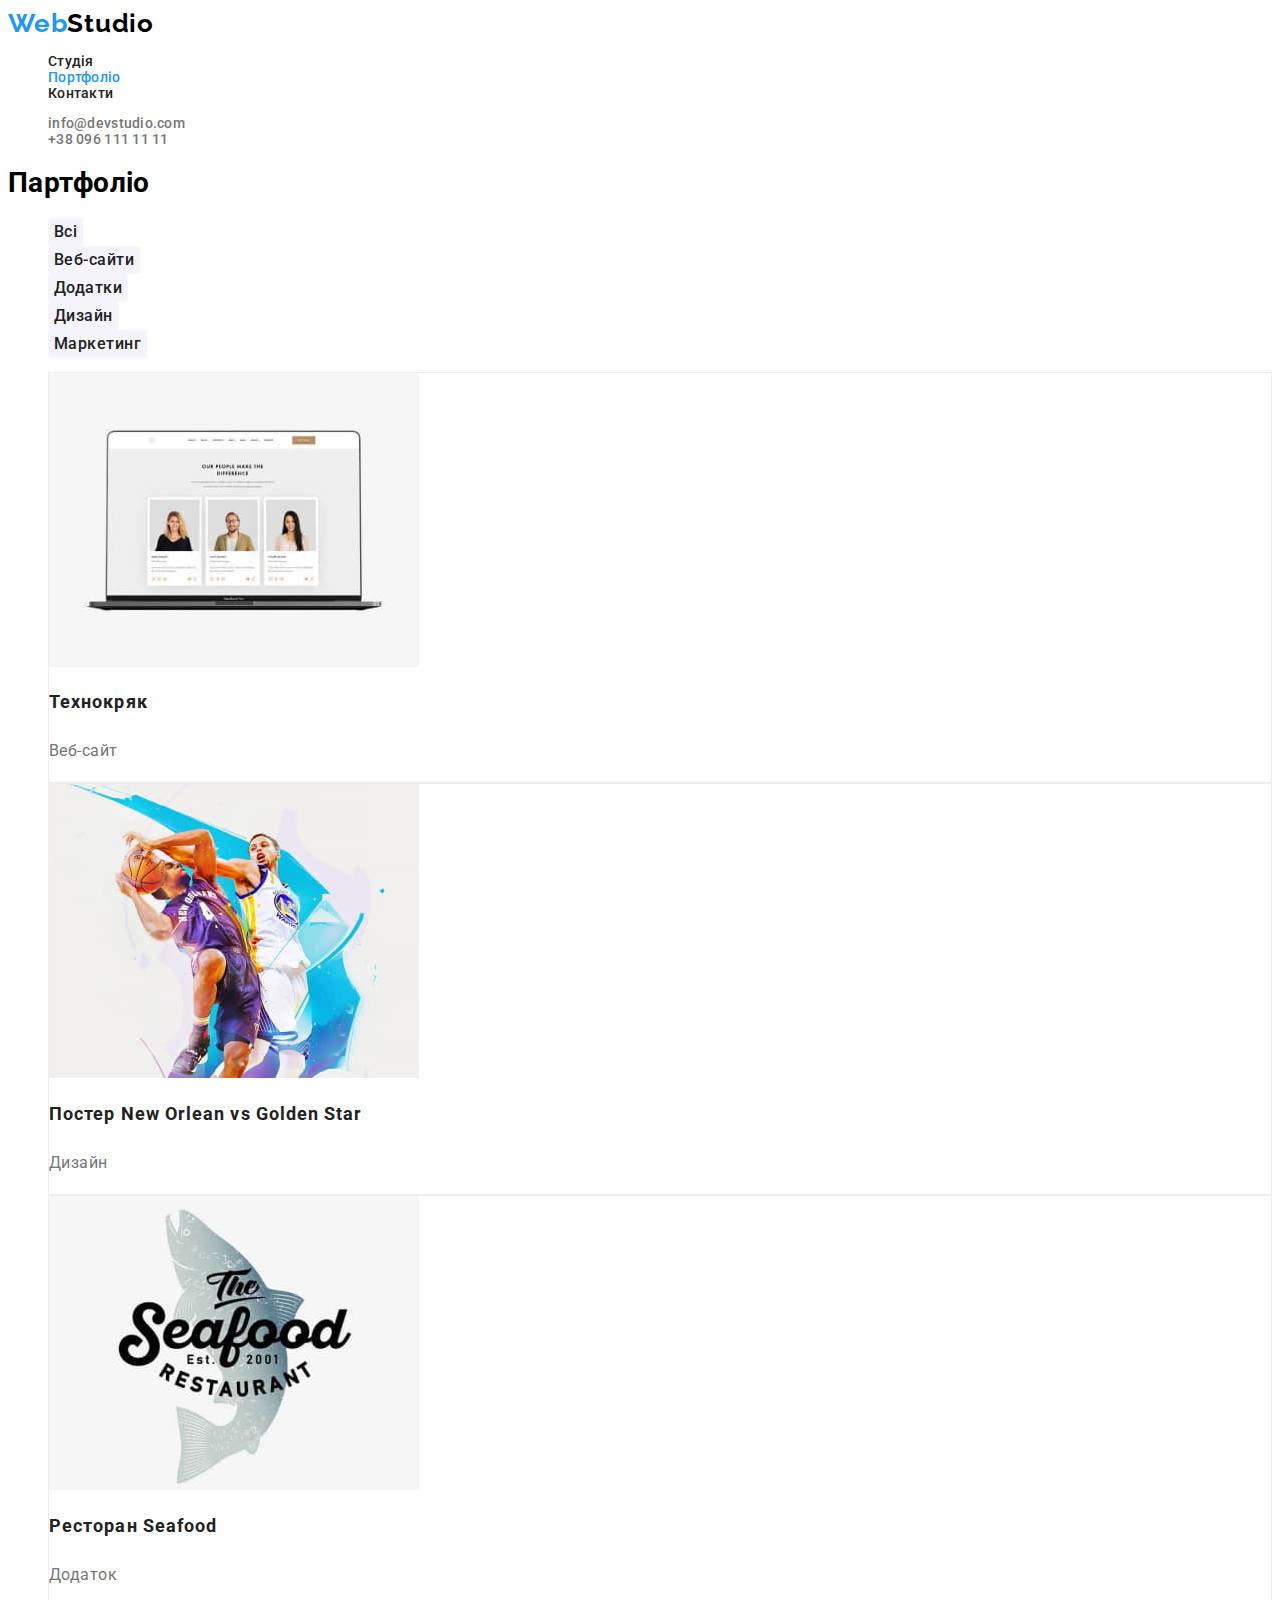
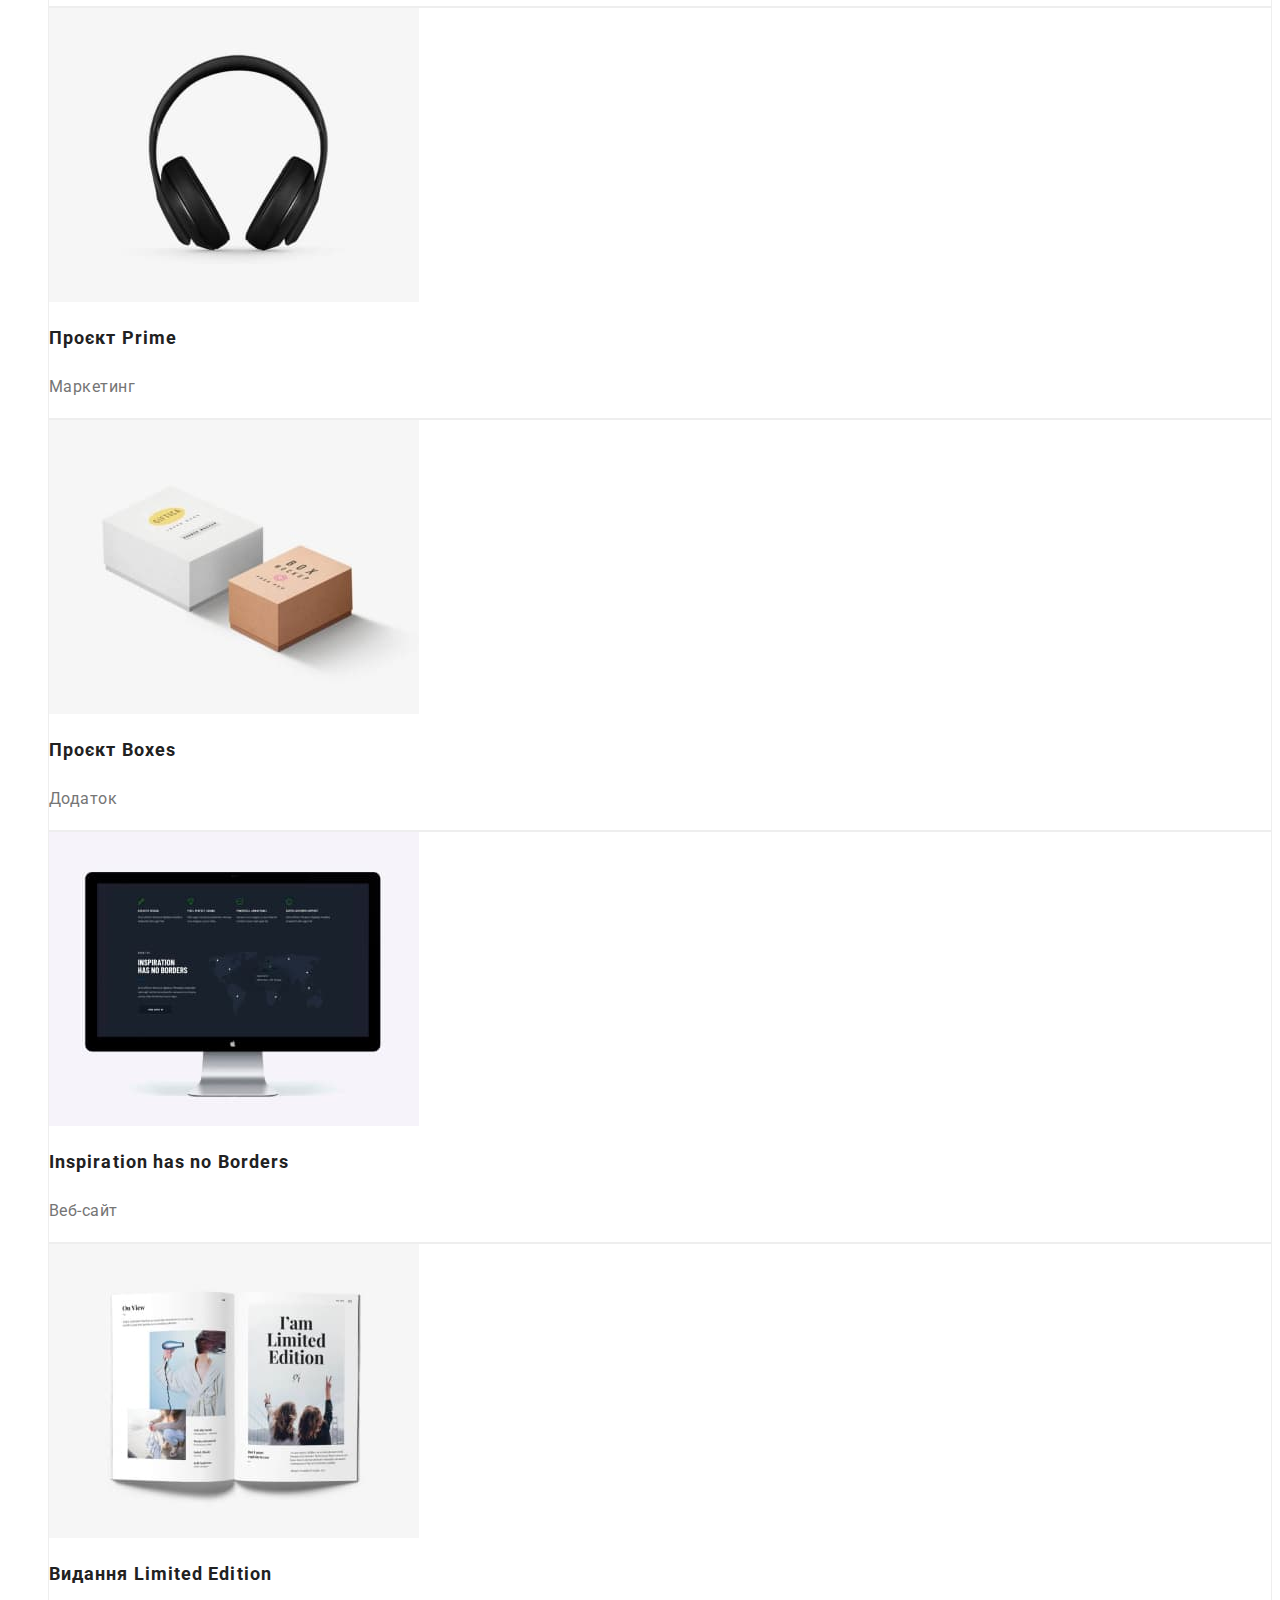
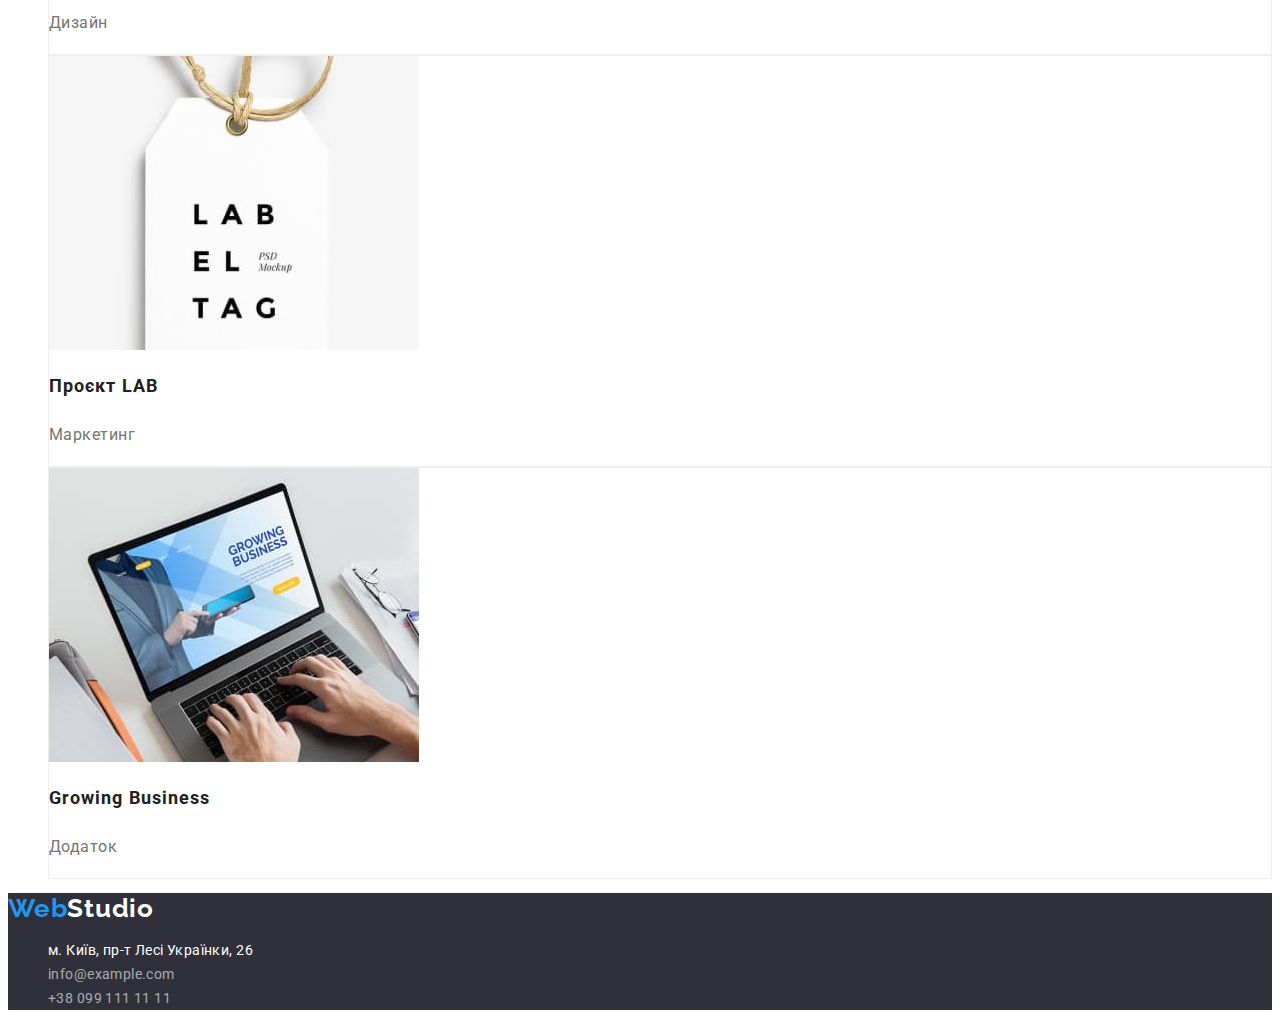
==== partfolio.html @ fd9f4eed "Initial commit" ====
<!DOCTYPE html>
<html lang="uk">

<head>
  <meta charset="UTF-8">
  <meta http-equiv="X-UA-Compatible" content="IE=edge">
  <meta name="viewport" content="width=device-width, initial-scale=1.0">
  <title>goit-markup-hw-02</title>
  <link rel="preconnect" href="https://fonts.googleapis.com">
<link rel="preconnect" href="https://fonts.gstatic.com" crossorigin>
<link href="https://fonts.googleapis.com/css2?family=Montserrat:wght@400;700&family=Raleway:wght@700&family=Roboto:wght@400;500;700;900&display=swap" rel="stylesheet">
  <link rel="stylesheet" href="./css/styles.css">
</head>

<body>
  <header class="header">
    <div class="general-nav">
      <nav class="main-nav">
        <a href="./index.html" class="logo">
          Web<span class="logo-accent">Studio</span>
        </a>
        <ul class="site-nav" style="list-style: none;">
          <li>
            <a href="./index.html" class="link">Студія</a>
          </li>

          <li>
            <a href="partfolio.html" class="link current">Портфоліо</a>
          </li>

          <li>
            <a href="" class="link">Контакти</a>
          </li>
        </ul>
      </nav>
      <ul class="link-contacts" style="list-style: none;">
        <li>
      <a href="mailto:info@devstudio.com" class="address-item">
        info@devstudio.com
      </a>
        </li>
        <li>
      <a href="tel:+380961111111" class="address-item">
        +38 096 111 11 11
      </a>
      </li>
      </ul>
    </div>
  </header>

  <main>
    <section>
      <h1>Партфоліо</h1>
        <div>
    <ul style="list-style: none;">
        <li><button class="btn-p" type="button">Всі</button></li>
        <li><button class="btn-p" type="button">Веб-сайти</button></li>
        <li><button class="btn-p" type="button">Додатки</button></li>
        <li><button class="btn-p" type="button">Дизайн</button></li>
        <li><button class="btn-p" type="button">Маркетинг</button></li>
    </ul>
    </div>
 <div>
    <ul style="list-style: none;">
        <li>
          <a href="#">
          <div class="partfolio-item">
            <img src="./images/tehnokryck.jpg" alt="Технокряк" width="370">
            <div>
            <h2 class="title">Технокряк</h2>
            <p class="item">Веб-сайт</p>
            </div>
            </div>
          </a>
        </li>
        <li>
          <a href="#" class="portfolio-item-link">
            <div class="partfolio-item">
            <img src="./images/novsgs.jpg" alt="Постер New Orlean vs Golden Star" width="370">
            <div>
            <h2 class="title">Постер New Orlean vs Golden Star</h2>
            <p class="item">Дизайн</p>
            </div>
          </div>
        </a>
        </li>
        <li>
          <a href="#" class="portfolio-item-link">
            <div class="partfolio-item">
            <img src="./images/seafood.jpg" alt="Ресторан Seafood" width="370">
            <div>
            <h2 class="title">Ресторан Seafood</h2>
            <p class="item">Додаток</p>
            </div>
          </div>
        </a>
        </li>
        <li>
          <a href="#" class="portfolio-item-link">
            <div class="partfolio-item">
            <img src="./images/prime.jpg" alt="Проект Prime" width="370">
            <div class="portfolio-card-description">
            <h2 class="title">Проєкт Prime</h2>
            <p class="item">Маркетинг</p>
            </div>
          </div>
        </a>
        </li>
        <li>
          <a href="#" class="portfolio-item-link">
            <div class="partfolio-item">
            <img src="./images/boxes.jpg" alt="Проект Boxes" width="370">
            <div>
            <h2 class="title">Проєкт Boxes</h2>
            <p class="item">Додаток</p>
            </div>
          </div>
        </a>
        </li>
        <li>
          <a href="#" class="portfolio-item-link">
            <div class="partfolio-item">
            <img src="./images/inspiration.jpg" alt="Inspiration has no Borders" width="370">
            <div>
            <h2 class="title">Inspiration has no Borders</h2>
            <p class="item">Веб-сайт</p>
            </div>
          </div>
        </a>
        </li>
        <li>
          <a href="#" class="portfolio-item-link">
            <div class="partfolio-item">
            <img src="./images/limed.jpg" alt="Издание Limited Edition" width="370">
            <div>
            <h2 class="title">Видання Limited Edition</h2>
            <p class="item">Дизайн</p>
            </div>
          </div>
        </a>
        </li>
        <li>
          <a href="#" class="portfolio-item-link">
            <div class="partfolio-item">
            <img src="./images/lab.jpg" alt="Проект LAB" width="370">
            <div>
            <h2 class="title">Проєкт LAB</h2>
            <p class="item">Маркетинг</p>
            </div>
          </div>
        </a>
        </li>
        <li>
          <a href="#" class="portfolio-item-link">
            <div class="partfolio-item">
            <img src="./images/growing.jpg" alt="Growing Business" width="370">
            <div>
            <h2 class="title">Growing Business</h2>
            <p class="item">Додаток</p>
            </div>
          </div>
        </a>
        </li>
    </ul>
    </div>
</section>
</main>

  <footer class="footer">
    <div>
      <div>
        <a href="./index.html" class="logo">
          Web<span class="logo-accent2">Studio</span>
        </a>
        <address>
          <ul style="list-style: none;">
            <li>
          <a class="footer-adress"  href="https://goo.gl/maps/3aquBBFfu6E2QgFt6" target="blanc">
            м. Київ, пр-т Лесі Українки, 26
          </a>
            </li>
             <li>
            <a href="mailto:info@example.com" class="link-contact">
            info@example.com
          </a>
           </li>
           <li>
          <a href="tel:+380991111111" class="link-contact">
            +38 099 111 11 11
          </a>
          </li>
          </ul>
        </address>
      </div>
    </div>
  </footer>
</body>

</html>
---- css/styles.css ----
:root {
    --main-color: #212121;
    --secondary-color: #757575;
    --active-color: #2196F3;
    --white-color: #ffffff;
    --bg-dark: #2F303A;
    --link-color-rgba: rgba(255, 255, 255, 0.6);
    --bg-light: #f5f4fa;
    --black-color: #000000;
    --bored-color: #eeeeee;
    --hover-background-color: #188ce8;
}

body{
    font-family: 'Roboto', sans-serif;
    font-size: 14px;
    letter-spacing: 0.03em;
    background: var(--white-color);
}

a{
    text-decoration: none;
}

.logo{
font-family: 'Raleway';
font-style: normal;
font-weight: 700;
font-size: 26px;
line-height: 31px;

letter-spacing: 0.03em;

color: var(--active-color);
text-decoration: none;
}

.logo-accent{
   color: var(--black-color);
}

.logo-accent2{
    color: var(--white-color);
}

.link{
    text-decoration: none;
    font-weight: 500;
    font-size: 14px;
    line-height: 16px;
    letter-spacing: 0.02em;
    

color: var(--main-color);
}

.link:hover{
    font-weight: 500;
    font-size: 14px;
    line-height: 16px;
    letter-spacing: 0.02em;
    
    color: var(--active-color);
}

.current{
font-weight: 500;
font-size: 14px;
line-height: 16px;
letter-spacing: 0.02em;

color: var(--active-color);

}

.hero-overlay{
    background: var(--bg-dark);
}

.button{
    font-family: 'Roboto';
font-weight: 700;
font-size: 16px;
line-height: 30px;

box-shadow: 0px 4px 4px rgba(0, 0, 0, 0.15);
border-radius: 4px;
border: none;
display: flex;
align-items: center;
text-align: center;
letter-spacing: 0.06em;
color: var(--white-color);
background-color: var(--active-color);
cursor: pointer;
}

.button:hover, .button:focus{
    background-color: var(--hover-background-color);
    outline: none;
}


.btn-p{
    font-family: 'Roboto';
font-weight: 500;
font-size: 16px;
line-height: 26px;

text-align: center;
letter-spacing: 0.03em;
border: none;
background: var(--bg-light);
border-radius: 4px;

color: var(--main-color);

cursor: pointer;
}

.btn-p:hover, .btn-p:focus{
    color: var(--white-color);
    background-color: var(--active-color);
    outline: none;
    box-shadow: var(--button-shadow);

}

.title{
font-weight: 700;
font-size: 18px;
line-height: 36px;
/* identical to box height, or 200% */

letter-spacing: 0.06em;

color: var(--main-color);

text-decoration: none;
}

.hero-title{
font-weight: 900;
font-size: 44px;
line-height: 60px;
/* or 136% */

text-align: center;
letter-spacing: 0.06em;
text-transform: uppercase;

color: var(--white-color);

}

.our-skills{
font-weight: 700;
font-size: 14px;
line-height: 16px;
letter-spacing: 0.03em;
text-transform: uppercase;

color: var(--main-color);
}

.skills{
font-weight: 400;
font-size: 14px;
line-height: 24px;
/* or 171% */

letter-spacing: 0.03em;

color: var(--secondary-color);
}

.doing{
font-weight: 700;
font-size: 36px;
line-height: 42px;

letter-spacing: 0.03em;

color: var(--main-color);
}

.our-command{
font-weight: 700;
font-size: 36px;
line-height: 42px;

letter-spacing: 0.03em;

color: var(--main-color);
}

.name{
font-weight: 500;
font-size: 16px;
line-height: 19px;

letter-spacing: 0.03em;

color: var(--main-color);

}

.position{
font-weight: 400;
font-size: 16px;
line-height: 19px;

letter-spacing: 0.03em;

color: var(--secondary-color);

}

.item{
font-weight: 400;
font-size: 16px;
line-height: 30px;
/* identical to box height, or 188% */

letter-spacing: 0.03em;

color: var(--secondary-color);

text-decoration: none;
}

.address-item{

    font-weight: 500;
    font-size: 14px;
    line-height: 16px;
    letter-spacing: 0.02em;

color: var(--secondary-color);

text-decoration: none;
}

.address-item:hover , .address-item:focus{
    font-family: 'Roboto';
font-style: normal;
font-weight: 500;
font-size: 14px;
line-height: 16px;
letter-spacing: 0.02em;

color: var(--active-color);

}

.footer{
    background: var(--bg-dark);
}
.footer-adress{
    font-family: 'Roboto';
    font-style: normal;
    font-weight: 400;
    font-size: 14px;
    line-height: 24px;
  
    letter-spacing: 0.03em;

color: var(--white-color);

text-decoration: none;
}

.footer-adress:hover , .footer-adress:focus{
    font-family: 'Roboto';
font-style: normal;
font-weight: 400;
font-size: 14px;
line-height: 24px;
letter-spacing: 0.03em;

color: var(--active-color);

}

.link-contact{
    font-family: 'Roboto';
    font-style: normal;
    font-weight: 400;
    font-size: 14px;
    line-height: 24px;
  
    
    letter-spacing: 0.03em;
    
    color: var(--link-color-rgba);
    text-decoration: none;
}

.link-contact:hover , .link-contact:focus{
    font-family: 'Roboto';
font-style: normal;
font-weight: 400;
font-size: 14px;
line-height: 24px;
letter-spacing: 0.03em;

color: var(--active-color);

}

.partfolio-item{ 
background: var(--white-color);
border: 1px solid var(--bored-color);
}

.card{
    background: var(--white-color);
/* material shadow v1 */

box-shadow: 0px 1px 3px rgba(0, 0, 0, 0.12), 0px 1px 1px rgba(0, 0, 0, 0.14), 0px 2px 1px rgba(0, 0, 0, 0.2);
border-radius: 0px 0px 4px 4px;

}
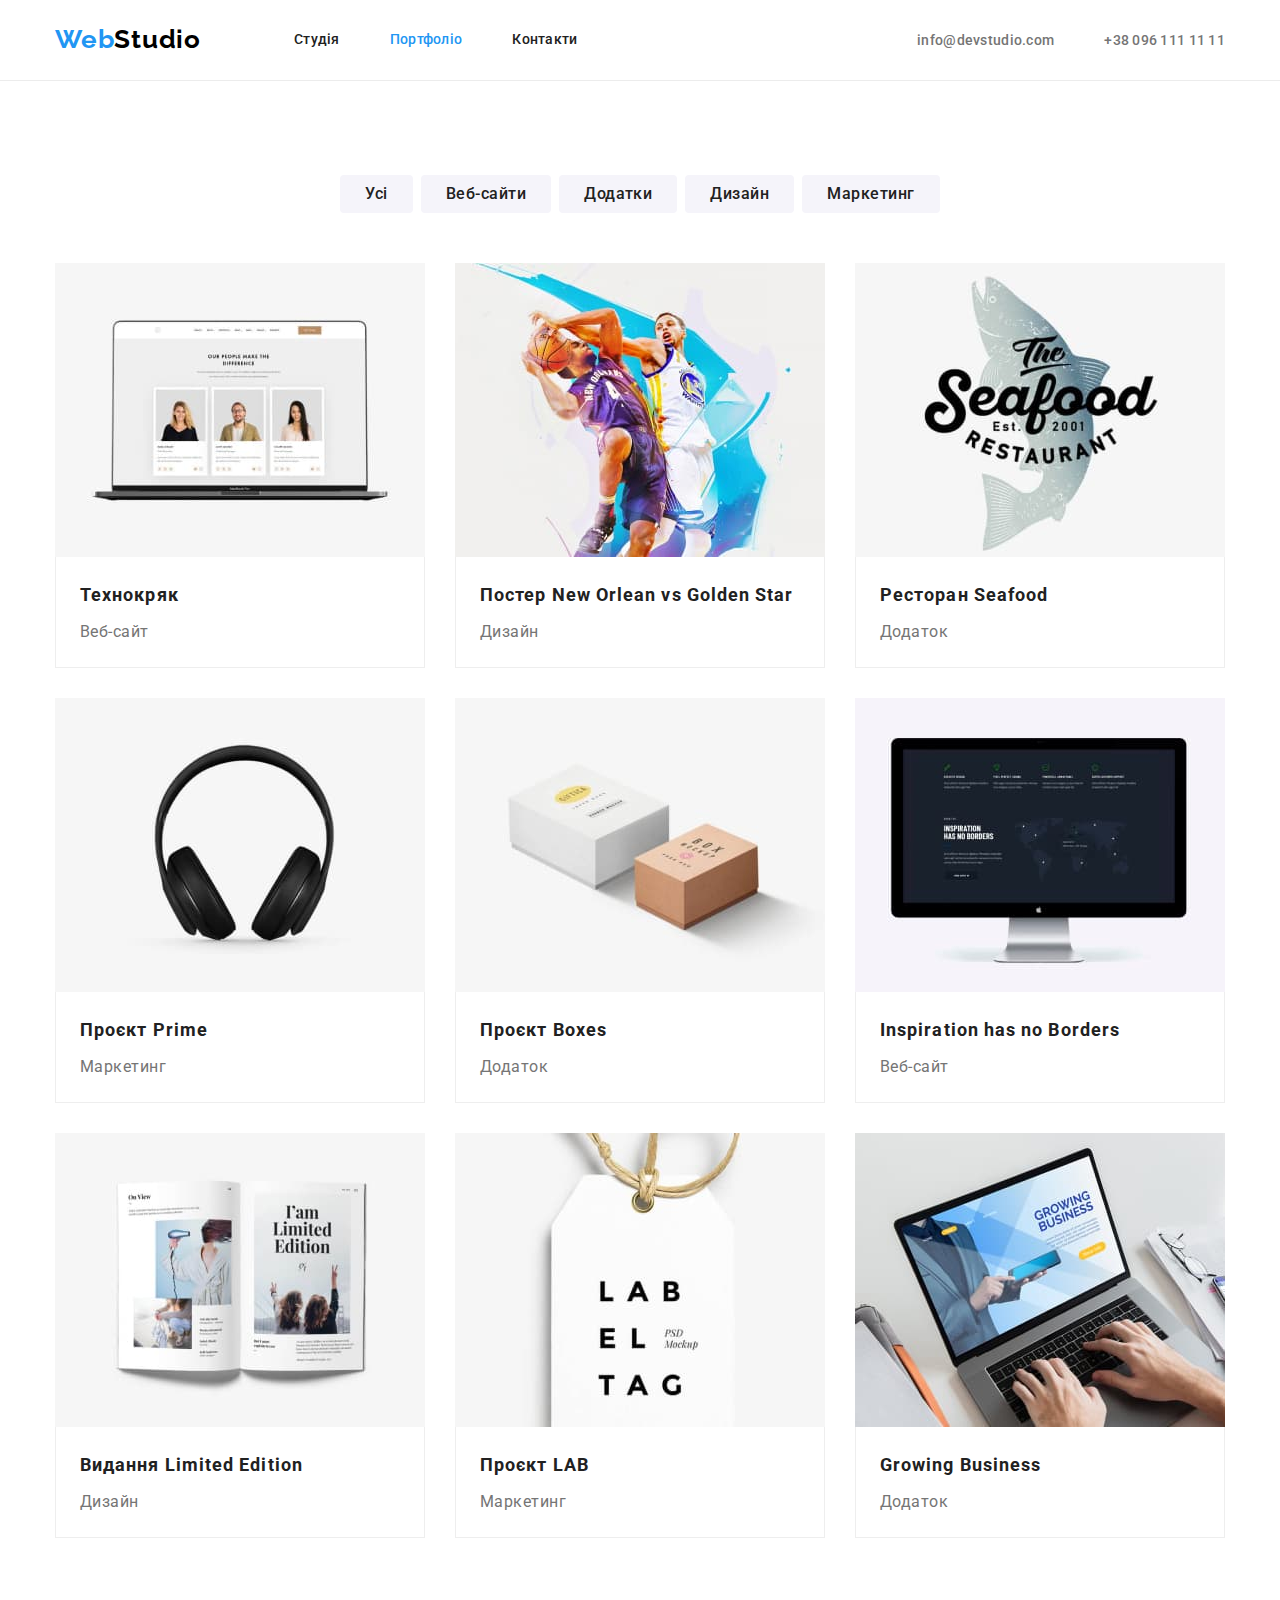
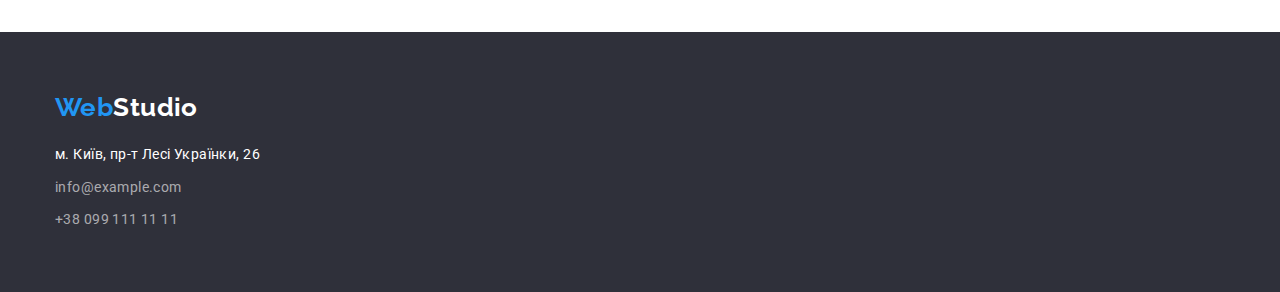
==== commit 55b4d9da: "2.0" ====
--- a/partfolio.html
+++ b/partfolio.html
@@ -5,7 +5,7 @@
   <meta charset="UTF-8">
   <meta http-equiv="X-UA-Compatible" content="IE=edge">
   <meta name="viewport" content="width=device-width, initial-scale=1.0">
-  <title>goit-markup-hw-02</title>
+  <title>goit-markup-hw-03</title>
   <link rel="preconnect" href="https://fonts.googleapis.com">
 <link rel="preconnect" href="https://fonts.gstatic.com" crossorigin>
 <link href="https://fonts.googleapis.com/css2?family=Montserrat:wght@400;700&family=Raleway:wght@700&family=Roboto:wght@400;500;700;900&display=swap" rel="stylesheet">
@@ -14,177 +14,161 @@
 
 <body>
   <header class="header">
+    <div class="container">
     <div class="general-nav">
       <nav class="main-nav">
         <a href="./index.html" class="logo">
           Web<span class="logo-accent">Studio</span>
         </a>
         <ul class="site-nav" style="list-style: none;">
-          <li>
+          <li class="item">
             <a href="./index.html" class="link">Студія</a>
           </li>
 
-          <li>
+          <li class="item">
             <a href="partfolio.html" class="link current">Портфоліо</a>
           </li>
 
-          <li>
+          <li class="item">
             <a href="" class="link">Контакти</a>
           </li>
         </ul>
       </nav>
       <ul class="link-contacts" style="list-style: none;">
-        <li>
+        <li class="item">
       <a href="mailto:info@devstudio.com" class="address-item">
         info@devstudio.com
       </a>
         </li>
-        <li>
+        <li class="item">
       <a href="tel:+380961111111" class="address-item">
         +38 096 111 11 11
       </a>
       </li>
       </ul>
     </div>
+    </div>
   </header>
 
   <main>
-    <section>
-      <h1>Партфоліо</h1>
-        <div>
-    <ul style="list-style: none;">
-        <li><button class="btn-p" type="button">Всі</button></li>
-        <li><button class="btn-p" type="button">Веб-сайти</button></li>
-        <li><button class="btn-p" type="button">Додатки</button></li>
-        <li><button class="btn-p" type="button">Дизайн</button></li>
-        <li><button class="btn-p" type="button">Маркетинг</button></li>
+    <section class="portfolio section">
+      <div class="container">
+      <h1 class="portfolio-title visually-hidden">Партфоліо</h1>
+    <ul class="filter">
+        <li class="button2"><button class="btn-p" type="button">Усі</button></li>
+        <li class="button2"><button class="btn-p" type="button">Веб-сайти</button></li>
+        <li class="button2"><button class="btn-p" type="button">Додатки</button></li>
+        <li class="button2"><button class="btn-p" type="button">Дизайн</button></li>
+        <li class="button2"><button class="btn-p" type="button">Маркетинг</button></li>
     </ul>
-    </div>
  <div>
-    <ul style="list-style: none;">
-        <li>
-          <a href="#">
-          <div class="partfolio-item">
+    <ul class="portfolio-list">
+        <li class="portfolio-card">
+          <a href="#" class="card">
             <img src="./images/tehnokryck.jpg" alt="Технокряк" width="370">
-            <div>
+            <div class="portfolio-card-description">
             <h2 class="title">Технокряк</h2>
             <p class="item">Веб-сайт</p>
             </div>
-            </div>
           </a>
         </li>
-        <li>
-          <a href="#" class="portfolio-item-link">
-            <div class="partfolio-item">
+        <li class="portfolio-card">
+          <a href="#" class="card">
             <img src="./images/novsgs.jpg" alt="Постер New Orlean vs Golden Star" width="370">
-            <div>
+            <div class="portfolio-card-description">
             <h2 class="title">Постер New Orlean vs Golden Star</h2>
             <p class="item">Дизайн</p>
             </div>
-          </div>
         </a>
         </li>
-        <li>
-          <a href="#" class="portfolio-item-link">
-            <div class="partfolio-item">
+        <li class="portfolio-card">
+          <a href="#" class="card">
             <img src="./images/seafood.jpg" alt="Ресторан Seafood" width="370">
-            <div>
+            <div class="portfolio-card-description">
             <h2 class="title">Ресторан Seafood</h2>
             <p class="item">Додаток</p>
             </div>
-          </div>
         </a>
         </li>
-        <li>
-          <a href="#" class="portfolio-item-link">
-            <div class="partfolio-item">
+        <li class="portfolio-card">
+          <a href="#" class="card">
             <img src="./images/prime.jpg" alt="Проект Prime" width="370">
             <div class="portfolio-card-description">
             <h2 class="title">Проєкт Prime</h2>
             <p class="item">Маркетинг</p>
             </div>
-          </div>
         </a>
         </li>
-        <li>
-          <a href="#" class="portfolio-item-link">
-            <div class="partfolio-item">
+        <li class="portfolio-card">
+          <a href="#" class="card">
             <img src="./images/boxes.jpg" alt="Проект Boxes" width="370">
-            <div>
+            <div class="portfolio-card-description">
             <h2 class="title">Проєкт Boxes</h2>
             <p class="item">Додаток</p>
             </div>
-          </div>
         </a>
         </li>
-        <li>
-          <a href="#" class="portfolio-item-link">
-            <div class="partfolio-item">
+        <li class="portfolio-card">
+          <a href="#" class="card">
             <img src="./images/inspiration.jpg" alt="Inspiration has no Borders" width="370">
-            <div>
+            <div class="portfolio-card-description">
             <h2 class="title">Inspiration has no Borders</h2>
             <p class="item">Веб-сайт</p>
             </div>
-          </div>
         </a>
         </li>
-        <li>
-          <a href="#" class="portfolio-item-link">
-            <div class="partfolio-item">
+        <li class="portfolio-card">
+          <a href="#" class="card">
             <img src="./images/limed.jpg" alt="Издание Limited Edition" width="370">
-            <div>
+            <div class="portfolio-card-description">
             <h2 class="title">Видання Limited Edition</h2>
             <p class="item">Дизайн</p>
             </div>
-          </div>
         </a>
         </li>
-        <li>
-          <a href="#" class="portfolio-item-link">
-            <div class="partfolio-item">
+        <li class="portfolio-card">
+          <a href="#" class="card">
             <img src="./images/lab.jpg" alt="Проект LAB" width="370">
-            <div>
+            <div class="portfolio-card-description">
             <h2 class="title">Проєкт LAB</h2>
             <p class="item">Маркетинг</p>
             </div>
-          </div>
         </a>
         </li>
-        <li>
-          <a href="#" class="portfolio-item-link">
-            <div class="partfolio-item">
+        <li class="portfolio-card">
+          <a href="#" class="card">
             <img src="./images/growing.jpg" alt="Growing Business" width="370">
-            <div>
+            <div class="portfolio-card-description">
             <h2 class="title">Growing Business</h2>
             <p class="item">Додаток</p>
             </div>
-          </div>
         </a>
         </li>
     </ul>
+    </div>
     </div>
 </section>
 </main>
 
   <footer class="footer">
-    <div>
-      <div>
-        <a href="./index.html" class="logo">
+    <div class="container">
+      <div class="footer-address">
+        <a href="./index.html" class="logo-footer">
           Web<span class="logo-accent2">Studio</span>
         </a>
         <address>
-          <ul style="list-style: none;">
+          <ul class="footer-contacts" style="list-style: none;">
             <li>
           <a class="footer-adress"  href="https://goo.gl/maps/3aquBBFfu6E2QgFt6" target="blanc">
             м. Київ, пр-т Лесі Українки, 26
           </a>
             </li>
-             <li>
+             <li class="adress-contact">
             <a href="mailto:info@example.com" class="link-contact">
             info@example.com
           </a>
            </li>
-           <li>
+           <li class="adress-contact">
           <a href="tel:+380991111111" class="link-contact">
             +38 099 111 11 11
           </a>
--- a/css/styles.css
+++ b/css/styles.css
@@ -9,6 +9,12 @@
     --black-color: #000000;
     --bored-color: #eeeeee;
     --hover-background-color: #188ce8;
+    --border-header-color: #ECECEC;
+    --border-card-color: #EEEEEE;
+}
+
+*, ::after, ::before {
+    box-sizing: border-box;
 }
 
 body{
@@ -16,18 +22,43 @@
     font-size: 14px;
     letter-spacing: 0.03em;
     background: var(--white-color);
+    margin: 0;
+}
+
+h1, h2, h3, h4, h5, h6, p {
+    margin-top: 0;
+    margin-bottom: 0;
+}
+
+ul {
+    list-style: none;
+    margin: 0;
+    padding: 0;
 }
 
 a{
     text-decoration: none;
 }
 
+img {
+    display: block;
+    max-width: 100%;
+    height: auto;
+}
+
+.header{
+    border-bottom: 1px solid var(--border-header-color);
+}
+
 .logo{
+padding-top: 24px;
+padding-bottom: 25px;
+margin-right: 93px;
 font-family: 'Raleway';
 font-style: normal;
 font-weight: 700;
 font-size: 26px;
-line-height: 31px;
+line-height: 1.19;
 
 letter-spacing: 0.03em;
 
@@ -47,7 +78,7 @@
     text-decoration: none;
     font-weight: 500;
     font-size: 14px;
-    line-height: 16px;
+    line-height: 1.14;
     letter-spacing: 0.02em;
     
 
@@ -57,7 +88,7 @@
 .link:hover{
     font-weight: 500;
     font-size: 14px;
-    line-height: 16px;
+    line-height: 1.14;
     letter-spacing: 0.02em;
     
     color: var(--active-color);
@@ -66,27 +97,38 @@
 .current{
 font-weight: 500;
 font-size: 14px;
-line-height: 16px;
+line-height: 1.14;
 letter-spacing: 0.02em;
 
 color: var(--active-color);
 
 }
 
-.hero-overlay{
+.overlay{
+    max-width: 1600px;
+    height: 600px;
+    margin-left: auto;
+    margin-right: auto;
     background: var(--bg-dark);
 }
 
-.button{
-    font-family: 'Roboto';
+
+.hero {
+    background-color: var(--bg-dark);
+    text-align: center;
+    padding-top: 200px;
+    padding-bottom: 200px;
+}
+
+.button-hero{
+    font-family: inherit;
 font-weight: 700;
 font-size: 16px;
-line-height: 30px;
-
+line-height: 1.87;
+padding: 10px 32px;
 box-shadow: 0px 4px 4px rgba(0, 0, 0, 0.15);
 border-radius: 4px;
 border: none;
-display: flex;
 align-items: center;
 text-align: center;
 letter-spacing: 0.06em;
@@ -95,14 +137,14 @@
 cursor: pointer;
 }
 
-.button:hover, .button:focus{
+.button-hero:hover, .button-hero:focus{
     background-color: var(--hover-background-color);
     outline: none;
 }
 
 
 .btn-p{
-    font-family: 'Roboto';
+    font-family: inherit;
 font-weight: 500;
 font-size: 16px;
 line-height: 26px;
@@ -113,9 +155,14 @@
 background: var(--bg-light);
 border-radius: 4px;
 
+padding: 6px 25px;
 color: var(--main-color);
 
 cursor: pointer;
+}
+
+.button2:not(:last-child){
+    margin-right: 8px;
 }
 
 .btn-p:hover, .btn-p:focus{
@@ -129,7 +176,7 @@
 .title{
 font-weight: 700;
 font-size: 18px;
-line-height: 36px;
+line-height: 2;
 /* identical to box height, or 200% */
 
 letter-spacing: 0.06em;
@@ -140,9 +187,10 @@
 }
 
 .hero-title{
+    margin-bottom: 30px;
 font-weight: 900;
 font-size: 44px;
-line-height: 60px;
+line-height: 1.36;
 /* or 136% */
 
 text-align: center;
@@ -156,17 +204,17 @@
 .our-skills{
 font-weight: 700;
 font-size: 14px;
-line-height: 16px;
+line-height: 1.14;
 letter-spacing: 0.03em;
 text-transform: uppercase;
-
+margin-bottom: 10px;
 color: var(--main-color);
 }
 
 .skills{
 font-weight: 400;
 font-size: 14px;
-line-height: 24px;
+line-height: 1.71;
 /* or 171% */
 
 letter-spacing: 0.03em;
@@ -177,38 +225,48 @@
 .doing{
 font-weight: 700;
 font-size: 36px;
-line-height: 42px;
-
-letter-spacing: 0.03em;
-
+line-height: 1.16;
+text-align: center;
+letter-spacing: 0.03em;
+margin-bottom: 50px;
 color: var(--main-color);
 }
 
 .our-command{
 font-weight: 700;
 font-size: 36px;
-line-height: 42px;
-
-letter-spacing: 0.03em;
-
+line-height: 1.16;
+text-align: center;
+letter-spacing: 0.03em;
+margin-bottom: 50px;
 color: var(--main-color);
 }
 
 .name{
 font-weight: 500;
 font-size: 16px;
-line-height: 19px;
-
-letter-spacing: 0.03em;
-
-color: var(--main-color);
-
+line-height: 1.18;
+letter-spacing: 0.03em;
+margin-bottom: 10px;
+color: var(--main-color);
+}
+
+.name-card{
+    padding-top: 30px;
+    padding-bottom: 30px;
+}
+
+.team-card {
+    background: var(--white-color);
+    box-shadow: 0px 1px 3px rgb(0 0 0 / 12%), 0px 1px 1px rgb(0 0 0 / 14%), 0px 2px 1px rgb(0 0 0 / 20%);
+    border-radius: 0px 0px 4px 4px;
+    text-align: center;
 }
 
 .position{
 font-weight: 400;
 font-size: 16px;
-line-height: 19px;
+line-height: 1.18;
 
 letter-spacing: 0.03em;
 
@@ -219,7 +277,7 @@
 .item{
 font-weight: 400;
 font-size: 16px;
-line-height: 30px;
+line-height: 1.87;
 /* identical to box height, or 188% */
 
 letter-spacing: 0.03em;
@@ -233,7 +291,7 @@
 
     font-weight: 500;
     font-size: 14px;
-    line-height: 16px;
+    line-height: 1.14;
     letter-spacing: 0.02em;
 
 color: var(--secondary-color);
@@ -246,7 +304,7 @@
 font-style: normal;
 font-weight: 500;
 font-size: 14px;
-line-height: 16px;
+line-height: 1.14;
 letter-spacing: 0.02em;
 
 color: var(--active-color);
@@ -255,14 +313,20 @@
 
 .footer{
     background: var(--bg-dark);
+    padding-top: 60px;
+    padding-bottom: 60px;
+}
+
+.footer .container {
+    display: flex;
+    align-items: baseline;
 }
 .footer-adress{
     font-family: 'Roboto';
     font-style: normal;
     font-weight: 400;
     font-size: 14px;
-    line-height: 24px;
-  
+    line-height: 1.71;
     letter-spacing: 0.03em;
 
 color: var(--white-color);
@@ -275,7 +339,7 @@
 font-style: normal;
 font-weight: 400;
 font-size: 14px;
-line-height: 24px;
+line-height: 1.71;
 letter-spacing: 0.03em;
 
 color: var(--active-color);
@@ -287,7 +351,7 @@
     font-style: normal;
     font-weight: 400;
     font-size: 14px;
-    line-height: 24px;
+    line-height: 1.71;
   
     
     letter-spacing: 0.03em;
@@ -301,7 +365,7 @@
 font-style: normal;
 font-weight: 400;
 font-size: 14px;
-line-height: 24px;
+line-height: 1.71;
 letter-spacing: 0.03em;
 
 color: var(--active-color);
@@ -313,11 +377,165 @@
 border: 1px solid var(--bored-color);
 }
 
+.container {
+    width: 1200px;
+    margin-left: auto;
+    margin-right: auto;
+    padding-left: 15px;
+    padding-right: 15px;
+}
+
+.main-nav, .general-nav {
+    display: flex;
+}
+
+.site-nav {
+    display: flex;
+    padding-left: 0;
+}
+
+.site-nav .item:not(.item:last-child) {
+    margin-right: 50px;
+}
+
+.site-nav .link {
+    display: block;
+    padding-top: 32px;
+    padding-bottom: 32px;
+    font-weight: 500;
+    line-height: 1.14;
+    letter-spacing: 0.02em;
+}
+
+.link-contacts {
+    display: flex;
+    padding-right: 0;
+    padding-left: 0;
+    margin-left: auto;
+    align-items: center;
+}
+
+.link-contacts .item+.item {
+    margin-left: 50px;
+}
+
+.section {
+    padding-top: 94px;
+    padding-bottom: 94px;
+}
+
+.visually-hidden {
+    position: absolute;
+    width: 1px;
+    height: 1px;
+    margin: -1px;
+    border: 0;
+    padding: 0;
+    white-space: nowrap;
+    clip-path: inset(100%);
+    clip: rect(0 0 0 0);
+    overflow: hidden;
+}
+
+.filter {
+    display: flex;
+    margin-bottom: 50px;
+    justify-content: center;
+    list-style: none;
+}
+
+.portfolio-list {
+    display: flex;
+    flex-wrap: wrap;
+    padding: 0;
+    gap: 30px;
+    list-style: none;
+}
+
+.portfolio-card {
+    width: calc((100% - 60px) / 3);
+}
+
 .card{
-    background: var(--white-color);
-/* material shadow v1 */
-
-box-shadow: 0px 1px 3px rgba(0, 0, 0, 0.12), 0px 1px 1px rgba(0, 0, 0, 0.14), 0px 2px 1px rgba(0, 0, 0, 0.2);
-border-radius: 0px 0px 4px 4px;
-
+    display: block;
+}
+
+.portfolio-card-description {
+    padding-left: 24px;
+    padding-top: 20px;
+    padding-bottom: 20px;
+    border-bottom: 1px solid var(--border-card-color);
+    border-left: 1px solid var(--border-card-color);
+    border-right: 1px solid var(--border-card-color);
+}
+
+.portfolio-card-description .title {
+    margin-bottom: 4px;
+}
+
+.logo-footer {
+    color: var(--active-color);
+    display: block;
+    margin-bottom: 20px;
+    font-family: 'Raleway', sans-serif;
+    font-weight: 700;
+    font-size: 26px;
+    line-height: 1.19;
+}
+
+.footer-contacts {
+    display: block;
+    padding-left: 0;
+}
+
+.footer-contacts .link-contact {
+    display: block;
+    color: rgba(255, 255, 255, 0.6);
+    line-height: 1.71;
+}
+
+.adress-contact{
+ margin-top: 9px;
+}
+
+.section {
+    padding-top: 94px;
+    padding-bottom: 94px;
+}
+
+.visually-hidden {
+    position: absolute;
+    width: 1px;
+    height: 1px;
+    margin: -1px;
+    border: 0;
+    padding: 0;
+    white-space: nowrap;
+    clip-path: inset(100%);
+    clip: rect(0 0 0 0);
+    overflow: hidden;
+}
+
+.feature-list {
+    display: flex;
+    gap: 30px;
+    padding-left: 0;
+}
+
+.example {
+    padding-top: 0px;
+}
+
+.example-list {
+    display: flex;
+    gap: 30px;
+}
+
+.team {
+    background-color: var(--bg-light);
+}
+
+.team-list {
+    display: flex;
+    gap: 30px;
 }